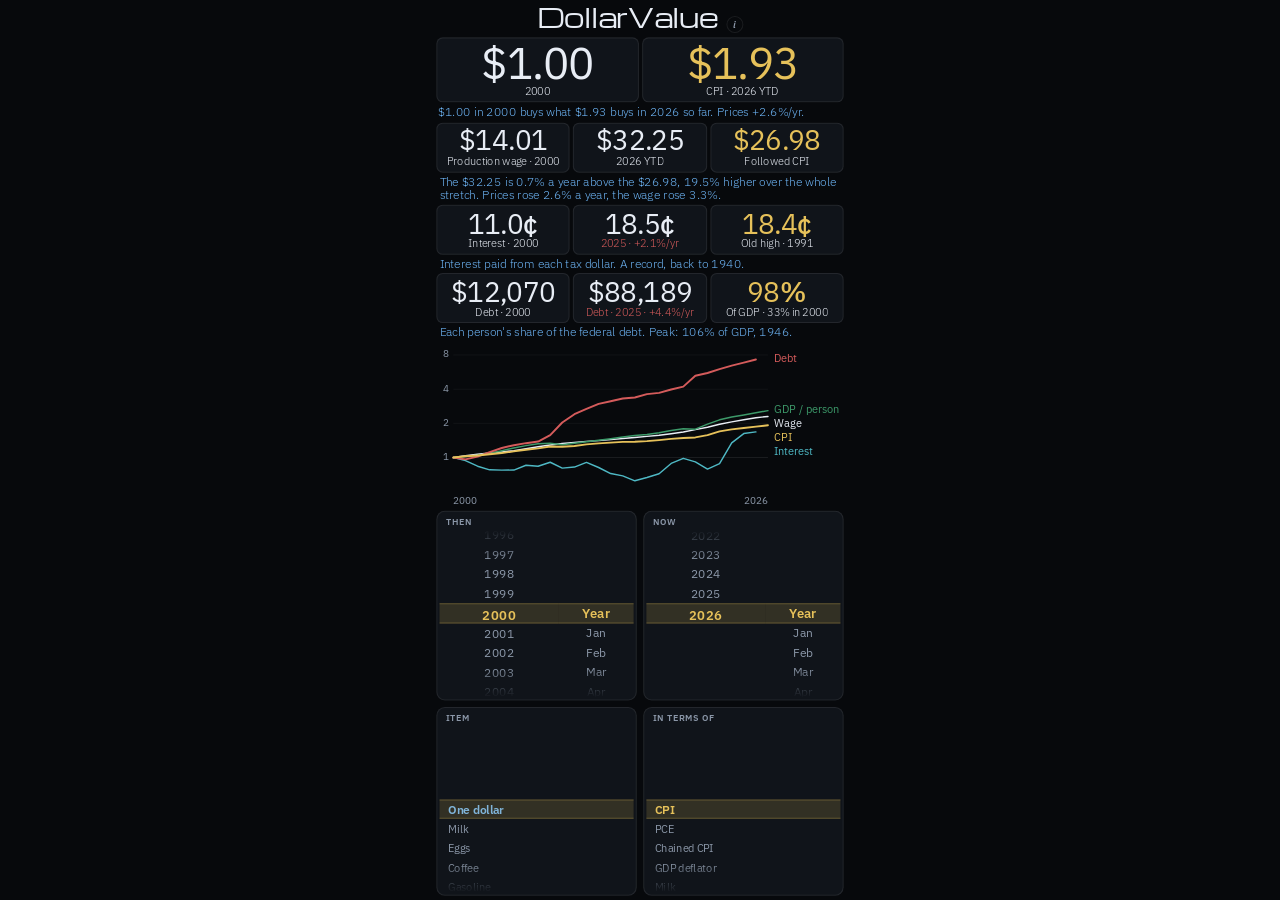
==== index.html @ 47a1fd19 "Polish type, spacing, and chart colors for the fiscal screen. Use IBM Plex Sans across the app, ligh" ====
<!DOCTYPE html>
<html lang="en" class="dv-live">
<head>
  <meta charset="UTF-8" />
  <meta
    name="viewport"
    content="width=device-width, initial-scale=1, maximum-scale=1, user-scalable=no, viewport-fit=cover"
  />
  <meta name="theme-color" content="#07090c" />
  <meta name="apple-mobile-web-app-capable" content="yes" />
  <meta name="apple-mobile-web-app-status-bar-style" content="black-translucent" />
  <meta name="apple-mobile-web-app-title" content="DollarValue" />
  <meta
    name="description"
    content="What a dollar or a wage is worth then and now, the federal debt against GDP, and the interest paid from each tax dollar."
  />
  <!--
    iOS-full-bleed.txt Bug B: PWA uses fillH. Safari tab: visualViewport.
    Never max-height:100dvh on PWA. Never position:fixed on html/body.
  -->
  <script>
    (function () {
      try {
        var r = document.documentElement;
        var n = window.navigator;
        var host = location.hostname || "";
        var local =
          host === "localhost" ||
          host === "127.0.0.1" ||
          /^\d+\.\d+\.\d+\.\d+$/.test(host);
        if (local && n.serviceWorker) {
          n.serviceWorker.getRegistrations().then(function (regs) {
            regs.forEach(function (reg) {
              reg.unregister();
            });
          });
          if (window.caches && caches.keys) {
            caches.keys().then(function (keys) {
              keys.forEach(function (k) {
                caches.delete(k);
              });
            });
          }
        }
        var standalone =
          n.standalone === true ||
          (window.matchMedia &&
            (window.matchMedia("(display-mode: standalone)").matches ||
              window.matchMedia("(display-mode: fullscreen)").matches ||
              window.matchMedia("(display-mode: minimal-ui)").matches));
        var vv = window.visualViewport;
        var iw = window.innerWidth || 0;
        var ih = window.innerHeight || 0;
        var sw = (window.screen && window.screen.width) || 0;
        var sh = (window.screen && window.screen.height) || 0;
        var screenMax = Math.max(sw, sh);
        var screenMin = Math.min(sw, sh);
        if (standalone) {
          r.classList.add("pwa-standalone");
          var fillH = ih >= iw ? Math.max(ih, screenMax) : Math.max(ih, screenMin);
          var extra = 0;
          if (Math.min(iw, ih) >= 600 && screenMax < ih - 10) extra = 20;
          var total = fillH + extra;
          r.style.setProperty("--pwa-fill-h", fillH + "px");
          r.style.setProperty("--pwa-extra-b", extra + "px");
          r.style.setProperty("--vv-top", "0px");
          r.style.setProperty("--vv-left", "0px");
          r.style.setProperty("--vv-w", iw + "px");
          r.style.setProperty("--vv-h", total + "px");
          r.style.height = total + "px";
          r.style.minHeight = total + "px";
        } else if (vv && vv.height > 40 && vv.width > 40) {
          r.style.setProperty("--vv-top", Math.max(0, Math.round(vv.offsetTop) || 0) + "px");
          r.style.setProperty("--vv-left", Math.max(0, Math.round(vv.offsetLeft) || 0) + "px");
          r.style.setProperty("--vv-w", Math.round(vv.width) + "px");
          r.style.setProperty("--vv-h", Math.round(vv.height) + "px");
        } else {
          r.style.setProperty("--vv-top", "0px");
          r.style.setProperty("--vv-left", "0px");
          r.style.setProperty("--vv-w", iw + "px");
          r.style.setProperty("--vv-h", ih + "px");
        }
      } catch (e) {}
    })();
  </script>
  <meta property="og:type" content="website" />
  <meta property="og:site_name" content="Mark Maga" />
  <meta property="og:title" content="DollarValue" />
  <meta
    property="og:description"
    content="What a dollar or a wage is worth then and now, the federal debt against GDP, and the interest paid from each tax dollar."
  />
  <meta property="og:url" content="https://dollarvalue-app.vercel.app/" />
  <link rel="canonical" href="https://dollarvalue-app.vercel.app/" />
  <meta property="og:image" content="https://dollarvalue-app.vercel.app/icon-512.png" />
  <meta name="twitter:card" content="summary" />
  <meta name="twitter:title" content="DollarValue" />
  <meta
    name="twitter:description"
    content="What a dollar or a wage is worth then and now, the federal debt against GDP, and the interest paid from each tax dollar."
  />
  <meta name="twitter:image" content="https://dollarvalue-app.vercel.app/icon-512.png" />
  <title>DollarValue — several worths, not just CPI | Mark Maga</title>
  <link rel="manifest" href="manifest.webmanifest" />
  <link rel="icon" href="favicon.ico" sizes="32x32" />
  <link rel="icon" type="image/png" sizes="32x32" href="favicon-32.png" />
  <link rel="icon" type="image/png" sizes="192x192" href="icon-192.png" />
  <link rel="apple-touch-icon" href="apple-touch-icon.png" />
  <link rel="preconnect" href="https://fonts.googleapis.com" />
  <link rel="preconnect" href="https://fonts.gstatic.com" crossorigin />
  <link
    href="https://fonts.googleapis.com/css2?family=IBM+Plex+Sans:wght@300;400;500;600;700&family=Michroma&display=swap"
    rel="stylesheet"
  />
  <link rel="stylesheet" href="styles.css?v=104" />
</head>
<body>
  <div class="fit-stage" id="fit-stage">
  <div class="app" id="app">
    <div class="readout">
    <header class="topbar" role="banner">
      <div class="topbar-title">
        <h1 class="brand-title">DollarValue</h1>
        <a class="about-i" href="./about.html" aria-label="About DollarValue" title="About">i</a>
      </div>
    </header>

    <section class="hero" id="hero" aria-live="polite">
      <div class="hero-side" id="heroFromSide">
        <p class="hero-amt" id="heroFrom"></p>
        <p class="hero-unit" id="heroFromUnit" hidden></p>
        <p class="hero-cap" id="heroFromCap"></p>
      </div>
      <div class="hero-side" id="heroActualSide">
        <p class="hero-amt" id="heroActual"></p>
        <p class="hero-unit" id="heroActualUnit" hidden></p>
        <p class="hero-cap" id="heroCheck"></p>
      </div>
      <div class="hero-side" id="heroToSide">
        <p class="hero-amt hero-amt-now" id="heroTo"></p>
        <p class="hero-unit" id="heroToUnit" hidden></p>
        <p class="hero-cap" id="heroBy"></p>
      </div>
    </section>
    <p class="hero-measure" id="heroMeasure" hidden></p>
    <p class="plain" id="plain" aria-live="polite"></p>

    <section class="hero hero-counter" id="wageRow" hidden aria-label="Production wage">
      <div class="hero-side" id="wageFromSide">
        <p class="hero-amt" id="wageFrom"></p>
        <p class="hero-unit" id="wageFromUnit" hidden></p>
        <p class="hero-cap" id="wageFromCap"></p>
      </div>
      <div class="hero-side" id="wageActualSide">
        <p class="hero-amt" id="wageActual"></p>
        <p class="hero-unit" id="wageActualUnit" hidden></p>
        <p class="hero-cap" id="wageCheck"></p>
      </div>
      <div class="hero-side" id="wageToSide">
        <p class="hero-amt hero-amt-now" id="wageTo"></p>
        <p class="hero-unit" id="wageToUnit" hidden></p>
        <p class="hero-cap" id="wageBy"></p>
      </div>
    </section>
    <p class="row-note wraps" id="wageNote" hidden>What an hour of work paid.</p>

    <section class="hero hero-counter" id="interestRow" hidden aria-label="Interest per tax dollar">
      <div class="hero-side" id="intFromSide">
        <p class="hero-amt" id="intFrom"></p>
        <p class="hero-unit" id="intFromUnit" hidden></p>
        <p class="hero-cap" id="intFromCap"></p>
      </div>
      <div class="hero-side" id="intActualSide">
        <p class="hero-amt" id="intActual"></p>
        <p class="hero-unit" id="intActualUnit" hidden></p>
        <p class="hero-cap" id="intCheck"></p>
      </div>
      <div class="hero-side" id="intToSide">
        <p class="hero-amt hero-amt-now" id="intTo"></p>
        <p class="hero-unit" id="intToUnit" hidden></p>
        <p class="hero-cap" id="intBy"></p>
      </div>
    </section>
    <p class="row-note" id="interestNote" hidden>Interest paid from each tax dollar.</p>

    <section class="hero hero-counter" id="counter" hidden aria-label="One person's federal debt">
      <div class="hero-side" id="debtFromSide">
        <p class="hero-amt" id="debtFrom"></p>
        <p class="hero-unit" id="debtFromUnit" hidden></p>
        <p class="hero-cap" id="debtFromCap"></p>
      </div>
      <div class="hero-side" id="debtActualSide">
        <p class="hero-amt" id="debtActual"></p>
        <p class="hero-unit" id="debtActualUnit" hidden></p>
        <p class="hero-cap" id="debtCheck"></p>
      </div>
      <div class="hero-side" id="debtToSide">
        <p class="hero-amt hero-amt-now" id="debtTo"></p>
        <p class="hero-unit" id="debtToUnit" hidden></p>
        <p class="hero-cap" id="debtBy"></p>
      </div>
    </section>
    <p class="row-note" id="debtNote" hidden>Each person's share of the federal debt.</p>

    <section class="chart" id="chart" hidden aria-label="Movement over the selected years">
      <div class="chart-plot" id="chartPlot"></div>
    </section>
    </div>

    <section class="dials" aria-label="Wheels">
      <div class="dial-pair">
        <div class="dial">
          <div class="dial-label">Then</div>
          <div class="drums">
            <div class="drum-shell"><div class="drum" id="drumThenYear" data-wheel="thenYear"></div></div>
            <div class="drum-shell"><div class="drum drum-m" id="drumThenMonth" data-wheel="thenMonth"></div></div>
          </div>
        </div>
        <div class="dial">
          <div class="dial-label">Now</div>
          <div class="drums">
            <div class="drum-shell"><div class="drum" id="drumNowYear" data-wheel="nowYear"></div></div>
            <div class="drum-shell"><div class="drum drum-m" id="drumNowMonth" data-wheel="nowMonth"></div></div>
          </div>
        </div>
      </div>
      <div class="dial-row" id="itemRow">
        <div class="dial dial-wide">
          <div class="dial-label">Item</div>
          <div class="drum-shell"><div class="drum drum-wide" id="drumItem" data-wheel="item"></div></div>
        </div>
        <div class="dial dial-wide">
          <div class="dial-label">In terms of</div>
          <div class="drum-shell"><div class="drum drum-wide" id="drumYard" data-wheel="yard"></div></div>
        </div>
      </div>
    </section>
  </div>
  </div>
  <script src="app.js?v=104" defer></script>
  <script>
    window.va = window.va || function () { (window.vaq = window.vaq || []).push(arguments); };
    // Vercel serves this from the edge. Asking for it on a local preview only
    // puts a failure in the console next to the ones that matter.
    if (!/^(localhost|127\.0\.0\.1|\d+\.\d+\.\d+\.\d+)?$/.test(location.hostname)) {
      var dvAnalytics = document.createElement("script");
      dvAnalytics.defer = true;
      dvAnalytics.src = "/_vercel/insights/script.js";
      document.head.appendChild(dvAnalytics);
    }
  </script>
</body>
</html>
---- styles.css ----
/* DollarValue — dark instrument; BubblinCrude + GlobalFlows cues */
:root {
  --bg: #07090c;
  --bg2: #10141a;
  --bg3: #181e26;
  --line: rgba(255, 255, 255, 0.08);
  --text: #e8edf5;
  --muted: #8b97a8;
  --gold: #e6c15a;
  --gold-dim: rgba(230, 193, 90, 0.16);
  --blue: #6cb2f2;
  --green: #3d9a6a;
  --teal: #4eb8c4;
  --red: #d45b5b;
  --accent: #e6c15a;
  --sans: "IBM Plex Sans", system-ui, sans-serif;
  --mono: "IBM Plex Sans", system-ui, sans-serif;
  --display: "Michroma", system-ui, sans-serif;
  --safe-t: env(safe-area-inset-top, 0px);
  --safe-b: env(safe-area-inset-bottom, 0px);
  --safe-l: env(safe-area-inset-left, 0px);
  --safe-r: env(safe-area-inset-right, 0px);
  --pwa-fill-h: 100%;
  --pwa-extra-b: 0px;
  --vv-top: 0px;
  --vv-left: 0px;
  --vv-w: 100%;
  --vv-h: 100%;
  --drum-h: 6.6rem;
  --row-h: 1.32rem;
  --dv-css: 104;
}

*,
*::before,
*::after {
  box-sizing: border-box;
}

html,
body {
  margin: 0;
  padding: 0;
  width: 100%;
  max-width: 100%;
  min-height: 100%;
  background: var(--bg);
  color: var(--text);
  font-family: var(--sans);
  font-size: 14px;
  line-height: 1.3;
  -webkit-font-smoothing: antialiased;
  -webkit-tap-highlight-color: transparent;
  -webkit-text-size-adjust: 100%;
  text-size-adjust: 100%;
  touch-action: manipulation;
}

html.dv-live,
html.dv-live body {
  height: 100%;
  overflow: hidden;
}

/* Bug B: html/body grow IN FLOW. Never position:fixed on them. Never 100dvh. */
html.pwa-standalone,
html.pwa-standalone body {
  position: static;
  height: calc(var(--pwa-fill-h) + var(--pwa-extra-b));
  min-height: calc(var(--pwa-fill-h) + var(--pwa-extra-b));
  max-height: none;
}

/* HyperMiler fit-stage: pin to visualViewport (Safari) or fillH (PWA). */
.fit-stage {
  position: fixed;
  top: var(--vv-top, 0px);
  left: var(--vv-left, 0px);
  width: var(--vv-w, 100%);
  height: var(--vv-h, 100%);
  right: auto;
  bottom: auto;
  overflow: hidden;
  display: flex;
  flex-direction: column;
  padding: env(safe-area-inset-top, 0px) env(safe-area-inset-right, 0px) 0
    env(safe-area-inset-left, 0px);
  box-sizing: border-box;
  background: var(--bg);
}

html.pwa-standalone .fit-stage {
  top: 0;
  left: 0;
  right: 0;
  bottom: auto;
  width: 100%;
  height: calc(var(--pwa-fill-h) + var(--pwa-extra-b));
  min-height: calc(var(--pwa-fill-h) + var(--pwa-extra-b));
}

.app {
  flex: 1 1 auto;
  min-height: 0;
  width: 100%;
  max-width: none;
  margin: 0;
  overflow: hidden;
  padding: 2px 4px 4px;
  display: flex;
  flex-direction: column;
  gap: 3px;
}

/* Tablet / desktop: phone board, scaled to the screen height. Phone stays fluid. */
.fit-stage.is-artboard {
  align-items: center;
  justify-content: center;
}

.fit-stage.is-artboard .app {
  flex: 0 0 auto;
  width: 390px;
  height: 844px;
  max-width: none;
  min-height: 0;
}

/* Title, rows, and chart stay put. The wheels take whatever height is left. */
.readout {
  flex: 0 0 auto;
  display: flex;
  flex-direction: column;
  gap: 2px;
}

.topbar {
  flex: 0 0 auto;
  display: flex;
  align-items: center;
  justify-content: center;
  padding: 0 4px 2px;
}

.topbar-title {
  display: flex;
  align-items: baseline;
  justify-content: center;
  gap: 6px;
  width: 100%;
  min-width: 0;
}

.brand-title {
  margin: 0;
  font-family: var(--display);
  font-size: 20px;
  font-weight: 400;
  letter-spacing: -0.02em;
  line-height: 22px;
  white-space: nowrap;
}

.about-i {
  flex: 0 0 auto;
  width: 1.15rem;
  height: 1.15rem;
  margin-left: 2px;
  border: 1px solid var(--line);
  border-radius: 50%;
  color: var(--muted);
  text-decoration: none;
  font-family: var(--sans);
  font-size: 0.7rem;
  font-weight: 600;
  font-style: italic;
  line-height: 1.15rem;
  text-align: center;
  display: inline-flex;
  align-items: center;
  justify-content: center;
}

.about-i:active {
  color: var(--gold);
  border-color: rgba(230, 193, 90, 0.35);
}

@media (min-width: 700px) {
  .brand-title {
    font-size: 24px;
    line-height: 26px;
  }
}

.hero[hidden] {
  display: none !important;
}

.hero {
  flex-shrink: 0;
  height: auto;
  min-height: 61px;
  box-sizing: border-box;
  display: flex;
  gap: 3px;
  padding: 0;
  background: transparent;
  border: 0;
}

.hero-side {
  flex: 1 1 0;
  min-width: 0;
  height: 100%;
  box-sizing: border-box;
  display: flex;
  flex-direction: column;
  align-items: center;
  justify-content: center;
  gap: 2px;
  padding: 3px 3px 2px;
  text-align: center;
  background: var(--bg2);
  border: 1px solid var(--line);
  border-radius: 6px;
  overflow: hidden;
}

.hero-side.is-empty {
  display: none;
}

.hero-amt {
  margin: 0;
  font-family: var(--sans);
  font-weight: 400;
  font-size: 2.55rem;
  letter-spacing: -0.03em;
  line-height: 0.95;
  color: var(--text);
  white-space: nowrap;
  font-variant-numeric: tabular-nums;
}

.hero-amt-now {
  color: var(--gold);
}

.hero-unit {
  margin: 0;
  font-family: var(--mono);
  font-size: 0.68rem;
  line-height: 1.1;
  color: var(--muted);
  letter-spacing: 0.02em;
  max-width: 100%;
  overflow: hidden;
}

.hero-unit[hidden] {
  display: none !important;
}

.hero-cap {
  margin: 0;
  font-size: 0.72rem;
  line-height: 1.2;
  font-weight: 300;
  color: var(--text);
  text-align: center;
  white-space: normal;
  overflow: hidden;
  max-width: 100%;
  display: -webkit-box;
  -webkit-line-clamp: 2;
  -webkit-box-orient: vertical;
}

.hero-cap.is-hot {
  color: var(--red);
}
.hero-cap.is-cool {
  color: var(--green);
}

.hero-measure {
  flex-shrink: 0;
  margin: 0;
  padding: 0 2px;
  font-family: var(--mono);
  font-size: 0.58rem;
  line-height: 1.2;
  color: var(--muted);
  font-variant-numeric: tabular-nums;
  white-space: nowrap;
  overflow: hidden;
}

.hero-measure[hidden] {
  display: none !important;
}

.hero-counter {
  min-height: 47px;
}

.hero-counter .hero-amt {
  font-size: 1.7rem;
}

.hero-sym {
  font-family: var(--sans);
  font-weight: 500;
  letter-spacing: 0;
}

.plain {
  flex-shrink: 0;
  margin: 0;
  padding: 0 2px;
  max-height: 5.6em;
  overflow: hidden;
  font-size: 0.78rem;
  font-weight: 300;
  line-height: 1.35;
  color: var(--blue);
}

.plain[hidden] {
  display: none !important;
}

/* Says what a row is, which no figure in it can. One line, always. */
.row-note {
  flex-shrink: 0;
  margin: 0;
  padding: 0 3px;
  font-size: 0.78rem;
  font-weight: 300;
  line-height: 1.2;
  color: var(--blue);
  white-space: nowrap;
  overflow: hidden;
  text-overflow: ellipsis;
}

.row-note[hidden] {
  display: none !important;
}

.row-note.wraps {
  white-space: normal;
  text-overflow: unset;
  display: -webkit-box;
  -webkit-line-clamp: 5;
  -webkit-box-orient: vertical;
}

.chart {
  flex: 0 1 156px;
  min-height: 112px;
  max-height: 176px;
  display: flex;
  flex-direction: column;
  gap: 1px;
  min-width: 0;
}

.chart[hidden] {
  display: none !important;
}

.chart-plot {
  flex: 1 1 auto;
  min-height: 0;
}

.chart-plot svg {
  display: block;
  width: 100%;
  height: 100%;
}

.dials {
  flex: 1 1 auto;
  min-height: 0;
  display: flex;
  flex-direction: column;
  gap: 6px;
}

html.pwa-standalone .dials {
  padding-bottom: env(safe-area-inset-bottom, 0px);
}

.dial-pair {
  flex: 1 1 0;
  min-height: 0;
  display: grid;
  grid-template-columns: 1fr 1fr;
  gap: 6px;
}

.dial-row {
  flex: 1 1 0;
  min-height: 0;
  display: grid;
  grid-template-columns: 1fr 1fr;
  gap: 6px;
}

.dial {
  display: flex;
  flex-direction: column;
  min-height: 0;
  height: 100%;
  background: var(--bg2);
  border: 1px solid var(--line);
  border-radius: 8px;
  padding: 4px 2px 2px;
  min-width: 0;
}

.dial-label {
  flex-shrink: 0;
  font-size: 0.58rem;
  font-weight: 600;
  letter-spacing: 0.08em;
  text-transform: uppercase;
  color: var(--muted);
  padding: 0 6px 2px;
}

.dial > .drum-shell {
  flex: 1 1 auto;
  height: auto;
}

.drums {
  flex: 1 1 auto;
  min-height: 0;
  height: 100%;
  display: grid;
  grid-template-columns: 1.35fr 0.85fr;
  min-width: 0;
}

.drum-shell {
  position: relative;
  min-width: 0;
  min-height: 0;
  height: 100%;
}

.drum-shell:focus-within::before {
  border-color: var(--gold);
}

.drum:focus {
  outline: none;
}

.drum-shell::before {
  content: "";
  pointer-events: none;
  position: absolute;
  left: 0;
  right: 0;
  top: 50%;
  height: var(--row-h);
  transform: translateY(-50%);
  border-top: 1px solid rgba(230, 193, 90, 0.28);
  border-bottom: 1px solid rgba(230, 193, 90, 0.28);
  background: var(--gold-dim);
  z-index: 1;
}

.drum {
  position: relative;
  height: 100%;
  min-height: 0;
  overflow-y: auto;
  overflow-x: hidden;
  scroll-snap-type: y mandatory;
  -webkit-overflow-scrolling: touch;
  overscroll-behavior: contain;
  mask-image: linear-gradient(
    to bottom,
    transparent 0%,
    #000 18%,
    #000 82%,
    transparent 100%
  );
  -webkit-mask-image: linear-gradient(
    to bottom,
    transparent 0%,
    #000 18%,
    #000 82%,
    transparent 100%
  );
}

.drum-list {
  list-style: none;
  margin: 0;
  padding: calc(var(--drum-h) / 2 - var(--row-h) / 2) 0;
}

.drum-list li {
  height: var(--row-h);
  scroll-snap-align: center;
  display: flex;
  align-items: center;
  justify-content: center;
  font-family: var(--mono);
  font-size: 0.82rem;
  font-variant-numeric: tabular-nums;
  color: var(--muted);
  padding: 0 2px;
}

.drum-list li.is-on {
  color: var(--gold);
  font-weight: 600;
  font-size: 0.9rem;
}

#drumItem .drum-list li.is-on {
  color: var(--blue);
}

#drumItem.is-yard .drum-list li.is-on {
  color: var(--gold);
}

.drum-list li.is-dead {
  color: var(--muted);
  opacity: 0.28;
}

.drum.is-locked {
  opacity: 0.38;
  pointer-events: none;
}

.drum-wide .drum-list li {
  font-family: var(--sans);
  font-size: 0.72rem;
  justify-content: flex-start;
  padding: 0 8px;
}

.drum-wide .drum-list li.is-on {
  font-size: 0.78rem;
}

.about-body {
  max-width: 36rem;
  margin: 0 auto;
  padding: calc(var(--safe-t) + 12px) 14px calc(24px + var(--safe-b));
}

.about-body h1 {
  font-family: var(--display);
  font-size: 1rem;
  font-weight: 400;
  margin-bottom: 0.7rem;
}

.about-lede {
  color: var(--text);
  font-size: 0.95rem;
  line-height: 1.45;
}

.about-body h2 {
  margin: 1.5rem 0 0.5rem;
  font-family: var(--sans);
  font-size: 0.68rem;
  font-weight: 600;
  letter-spacing: 0.08em;
  text-transform: uppercase;
  color: var(--gold);
}

.about-key {
  list-style: none;
  margin: 0 0 0.85rem;
  padding: 0;
}

.about-key li {
  display: flex;
  gap: 0.7rem;
  align-items: baseline;
  margin: 0 0 0.35rem;
}

.about-key span {
  flex: 0 0 3.4rem;
  font-family: var(--mono);
  font-size: 0.62rem;
  font-weight: 600;
  letter-spacing: 0.06em;
  text-transform: uppercase;
  color: var(--gold);
}

.about-sources {
  margin-top: 1.35rem;
  padding-top: 0.85rem;
  border-top: 1px solid var(--line);
}

.about-body p,
.about-body li {
  color: var(--muted);
  font-size: 0.88rem;
  line-height: 1.45;
}

.about-body a {
  color: var(--gold);
}
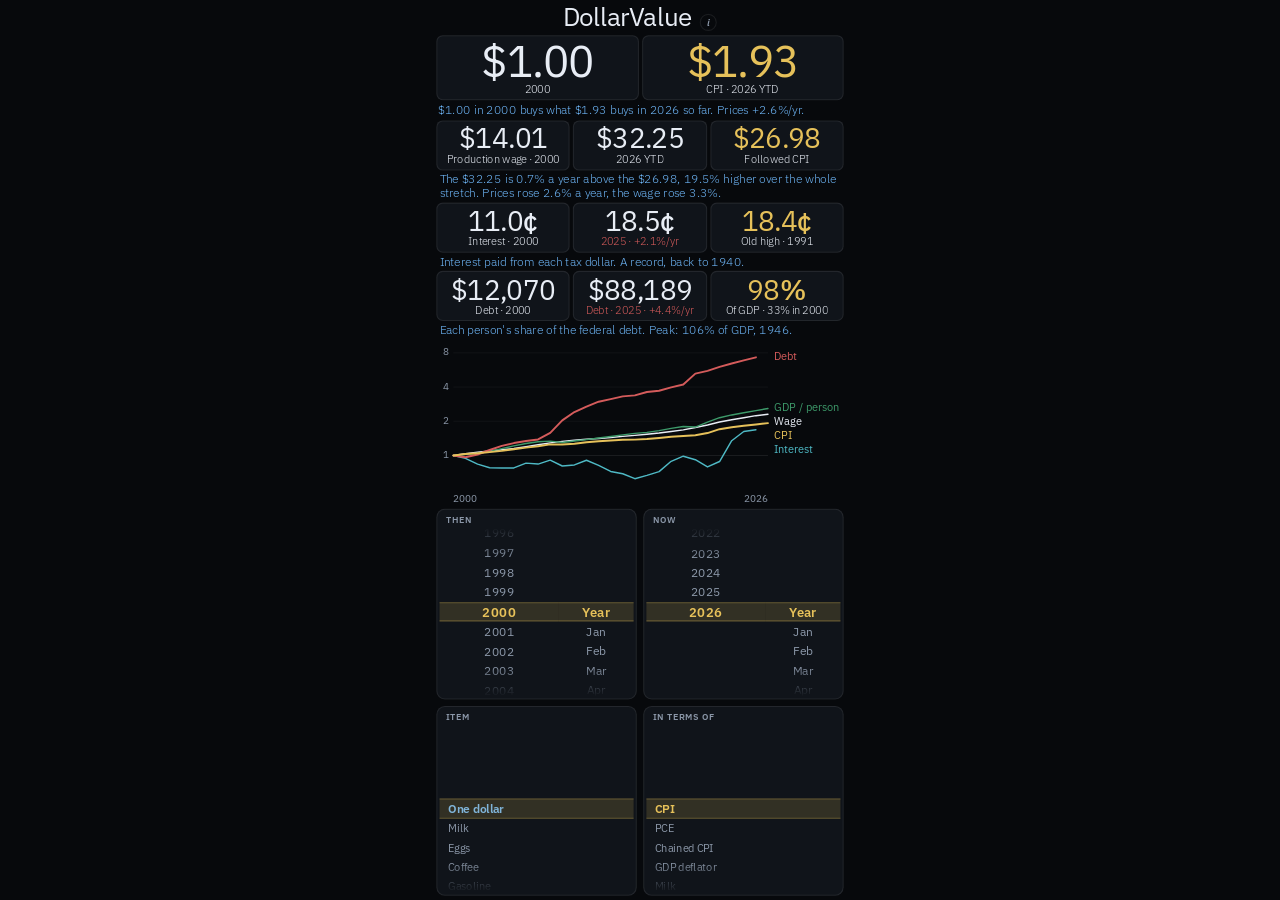
==== commit cf9944b6: "Use IBM Plex Sans for the title too. Co-authored-by: Cursor <cursoragent@cursor.com>" ====
--- a/index.html
+++ b/index.html
@@ -109,10 +109,10 @@
   <link rel="preconnect" href="https://fonts.googleapis.com" />
   <link rel="preconnect" href="https://fonts.gstatic.com" crossorigin />
   <link
-    href="https://fonts.googleapis.com/css2?family=IBM+Plex+Sans:wght@300;400;500;600;700&family=Michroma&display=swap"
+    href="https://fonts.googleapis.com/css2?family=IBM+Plex+Sans:wght@300;400;500;600;700&display=swap"
     rel="stylesheet"
   />
-  <link rel="stylesheet" href="styles.css?v=104" />
+  <link rel="stylesheet" href="styles.css?v=105" />
 </head>
 <body>
   <div class="fit-stage" id="fit-stage">
@@ -237,7 +237,7 @@
     </section>
   </div>
   </div>
-  <script src="app.js?v=104" defer></script>
+  <script src="app.js?v=105" defer></script>
   <script>
     window.va = window.va || function () { (window.vaq = window.vaq || []).push(arguments); };
     // Vercel serves this from the edge. Asking for it on a local preview only
--- a/styles.css
+++ b/styles.css
@@ -15,7 +15,7 @@
   --accent: #e6c15a;
   --sans: "IBM Plex Sans", system-ui, sans-serif;
   --mono: "IBM Plex Sans", system-ui, sans-serif;
-  --display: "Michroma", system-ui, sans-serif;
+  --display: "IBM Plex Sans", system-ui, sans-serif;
   --safe-t: env(safe-area-inset-top, 0px);
   --safe-b: env(safe-area-inset-bottom, 0px);
   --safe-l: env(safe-area-inset-left, 0px);
@@ -28,7 +28,7 @@
   --vv-h: 100%;
   --drum-h: 6.6rem;
   --row-h: 1.32rem;
-  --dv-css: 104;
+  --dv-css: 105;
 }
 
 *,
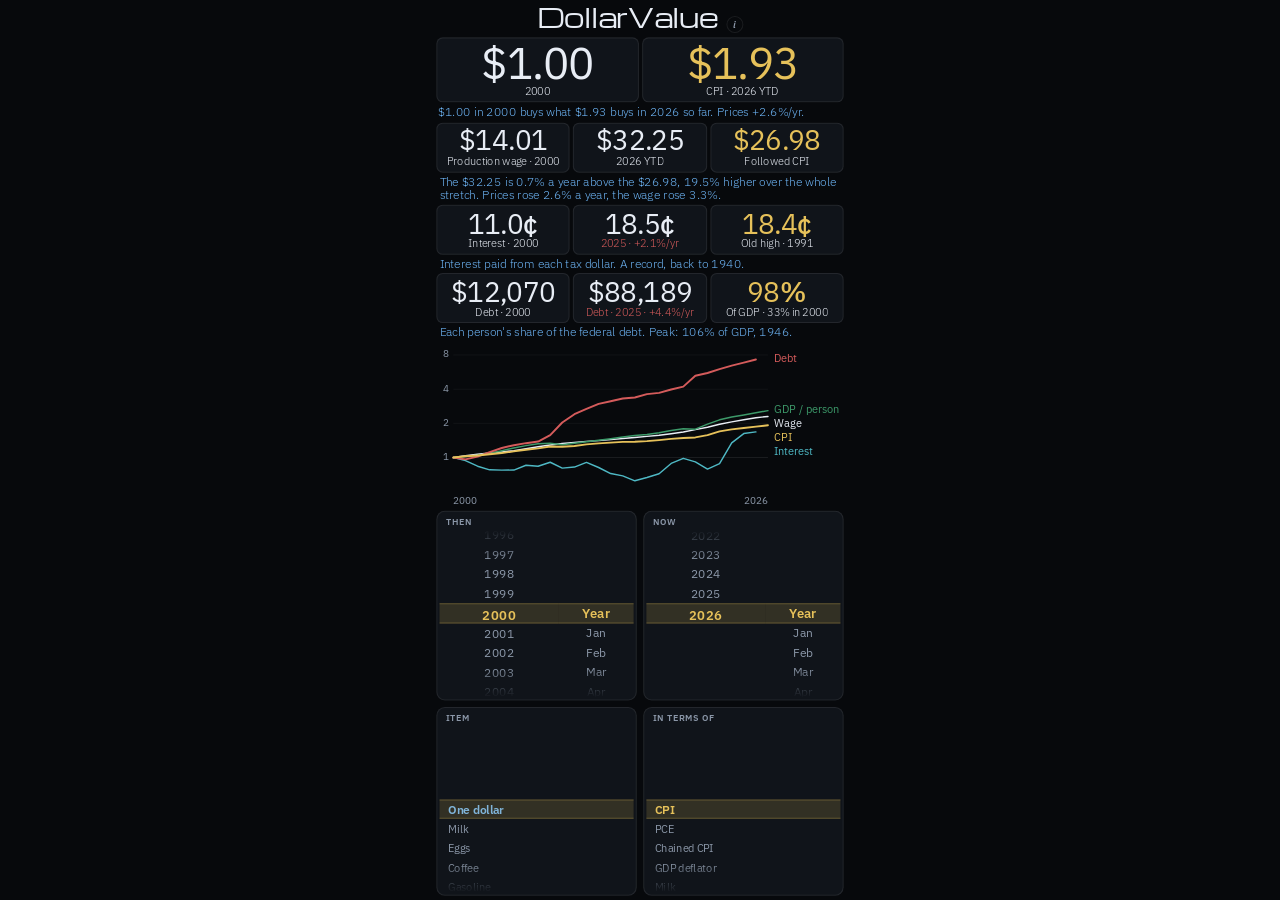
==== commit f1c60218: "Revert "Use IBM Plex Sans for the title too." This reverts commit cf9944b6469197be11f74a74946aba9cac" ====
--- a/index.html
+++ b/index.html
@@ -109,10 +109,10 @@
   <link rel="preconnect" href="https://fonts.googleapis.com" />
   <link rel="preconnect" href="https://fonts.gstatic.com" crossorigin />
   <link
-    href="https://fonts.googleapis.com/css2?family=IBM+Plex+Sans:wght@300;400;500;600;700&display=swap"
+    href="https://fonts.googleapis.com/css2?family=IBM+Plex+Sans:wght@300;400;500;600;700&family=Michroma&display=swap"
     rel="stylesheet"
   />
-  <link rel="stylesheet" href="styles.css?v=105" />
+  <link rel="stylesheet" href="styles.css?v=104" />
 </head>
 <body>
   <div class="fit-stage" id="fit-stage">
@@ -237,7 +237,7 @@
     </section>
   </div>
   </div>
-  <script src="app.js?v=105" defer></script>
+  <script src="app.js?v=104" defer></script>
   <script>
     window.va = window.va || function () { (window.vaq = window.vaq || []).push(arguments); };
     // Vercel serves this from the edge. Asking for it on a local preview only
--- a/styles.css
+++ b/styles.css
@@ -15,7 +15,7 @@
   --accent: #e6c15a;
   --sans: "IBM Plex Sans", system-ui, sans-serif;
   --mono: "IBM Plex Sans", system-ui, sans-serif;
-  --display: "IBM Plex Sans", system-ui, sans-serif;
+  --display: "Michroma", system-ui, sans-serif;
   --safe-t: env(safe-area-inset-top, 0px);
   --safe-b: env(safe-area-inset-bottom, 0px);
   --safe-l: env(safe-area-inset-left, 0px);
@@ -28,7 +28,7 @@
   --vv-h: 100%;
   --drum-h: 6.6rem;
   --row-h: 1.32rem;
-  --dv-css: 105;
+  --dv-css: 104;
 }
 
 *,
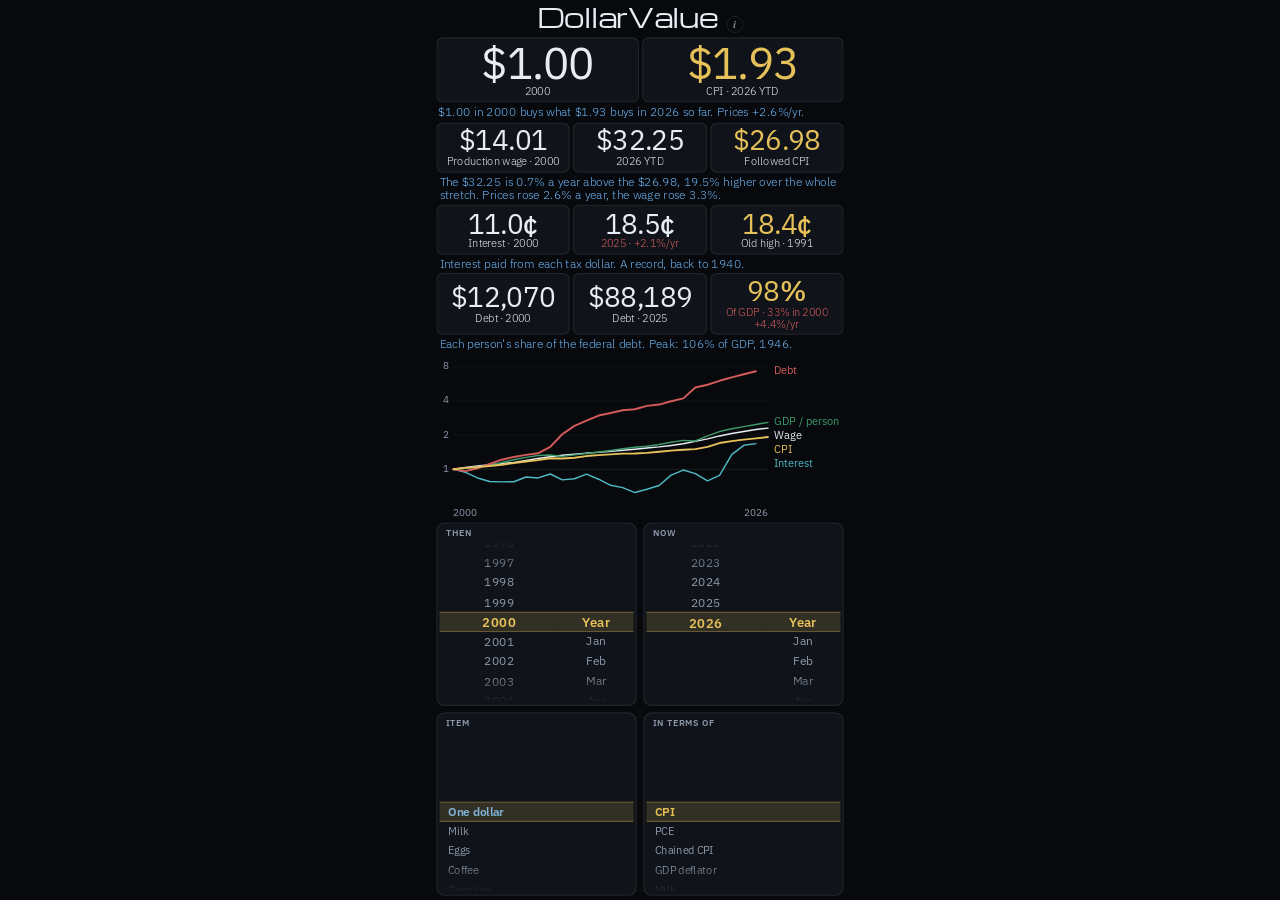
==== commit c6611a93: "Fix the readings the audit found wrong. Put debt to GDP's pace and color on its own tile, color the " ====
--- a/index.html
+++ b/index.html
@@ -112,7 +112,7 @@
     href="https://fonts.googleapis.com/css2?family=IBM+Plex+Sans:wght@300;400;500;600;700&family=Michroma&display=swap"
     rel="stylesheet"
   />
-  <link rel="stylesheet" href="styles.css?v=104" />
+  <link rel="stylesheet" href="styles.css?v=107" />
 </head>
 <body>
   <div class="fit-stage" id="fit-stage">
@@ -237,7 +237,7 @@
     </section>
   </div>
   </div>
-  <script src="app.js?v=104" defer></script>
+  <script src="app.js?v=107" defer></script>
   <script>
     window.va = window.va || function () { (window.vaq = window.vaq || []).push(arguments); };
     // Vercel serves this from the edge. Asking for it on a local preview only
--- a/styles.css
+++ b/styles.css
@@ -28,7 +28,7 @@
   --vv-h: 100%;
   --drum-h: 6.6rem;
   --row-h: 1.32rem;
-  --dv-css: 104;
+  --dv-css: 107;
 }
 
 *,
@@ -126,9 +126,12 @@
   min-height: 0;
 }
 
-/* Title, rows, and chart stay put. The wheels take whatever height is left. */
+/* Title, rows, and chart stay put. The wheels take whatever height is left,
+   but never less than three rows each; on a short phone the chart gives way. */
 .readout {
-  flex: 0 0 auto;
+  flex: 0 1 auto;
+  min-height: 0;
+  overflow: hidden;
   display: flex;
   flex-direction: column;
   gap: 2px;
@@ -359,7 +362,7 @@
 
 .chart {
   flex: 0 1 156px;
-  min-height: 112px;
+  min-height: 64px;
   max-height: 176px;
   display: flex;
   flex-direction: column;
@@ -383,8 +386,8 @@
 }
 
 .dials {
-  flex: 1 1 auto;
-  min-height: 0;
+  flex: 1 1 0;
+  min-height: calc(6 * var(--row-h) + 48px);
   display: flex;
   flex-direction: column;
   gap: 6px;
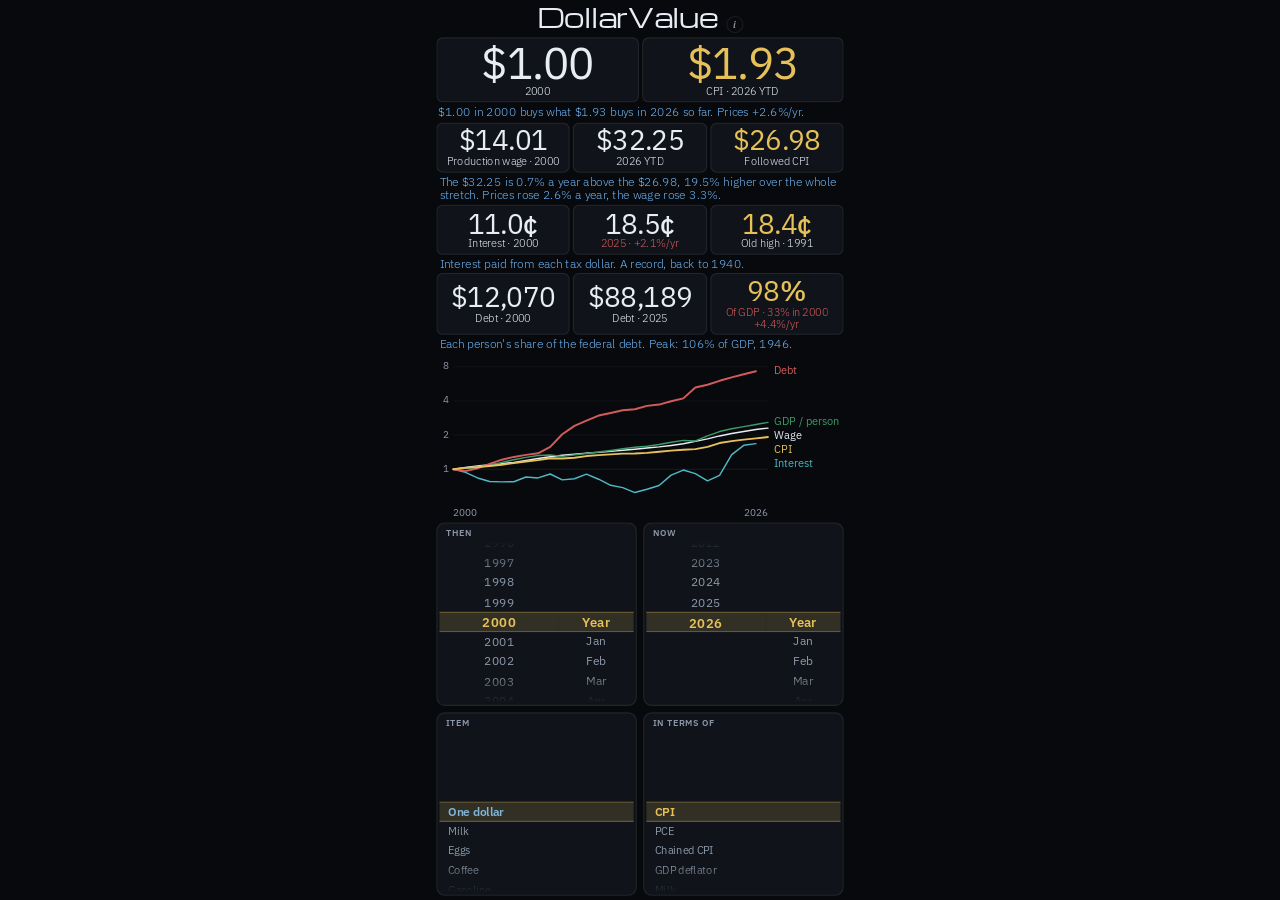
==== commit 4b51bee1: "Point canonical, share, and sitemap links at dollarvalue.markmaga.com. Co-authored-by: Cursor <curso" ====
--- a/index.html
+++ b/index.html
@@ -90,16 +90,16 @@
     property="og:description"
     content="What a dollar or a wage is worth then and now, the federal debt against GDP, and the interest paid from each tax dollar."
   />
-  <meta property="og:url" content="https://dollarvalue-app.vercel.app/" />
-  <link rel="canonical" href="https://dollarvalue-app.vercel.app/" />
-  <meta property="og:image" content="https://dollarvalue-app.vercel.app/icon-512.png" />
+  <meta property="og:url" content="https://dollarvalue.markmaga.com/" />
+  <link rel="canonical" href="https://dollarvalue.markmaga.com/" />
+  <meta property="og:image" content="https://dollarvalue.markmaga.com/icon-512.png" />
   <meta name="twitter:card" content="summary" />
   <meta name="twitter:title" content="DollarValue" />
   <meta
     name="twitter:description"
     content="What a dollar or a wage is worth then and now, the federal debt against GDP, and the interest paid from each tax dollar."
   />
-  <meta name="twitter:image" content="https://dollarvalue-app.vercel.app/icon-512.png" />
+  <meta name="twitter:image" content="https://dollarvalue.markmaga.com/icon-512.png" />
   <title>DollarValue — several worths, not just CPI | Mark Maga</title>
   <link rel="manifest" href="manifest.webmanifest" />
   <link rel="icon" href="favicon.ico" sizes="32x32" />
@@ -112,7 +112,7 @@
     href="https://fonts.googleapis.com/css2?family=IBM+Plex+Sans:wght@300;400;500;600;700&family=Michroma&display=swap"
     rel="stylesheet"
   />
-  <link rel="stylesheet" href="styles.css?v=107" />
+  <link rel="stylesheet" href="styles.css?v=108" />
 </head>
 <body>
   <div class="fit-stage" id="fit-stage">
@@ -237,7 +237,7 @@
     </section>
   </div>
   </div>
-  <script src="app.js?v=107" defer></script>
+  <script src="app.js?v=108" defer></script>
   <script>
     window.va = window.va || function () { (window.vaq = window.vaq || []).push(arguments); };
     // Vercel serves this from the edge. Asking for it on a local preview only
--- a/styles.css
+++ b/styles.css
@@ -28,7 +28,7 @@
   --vv-h: 100%;
   --drum-h: 6.6rem;
   --row-h: 1.32rem;
-  --dv-css: 107;
+  --dv-css: 108;
 }
 
 *,
